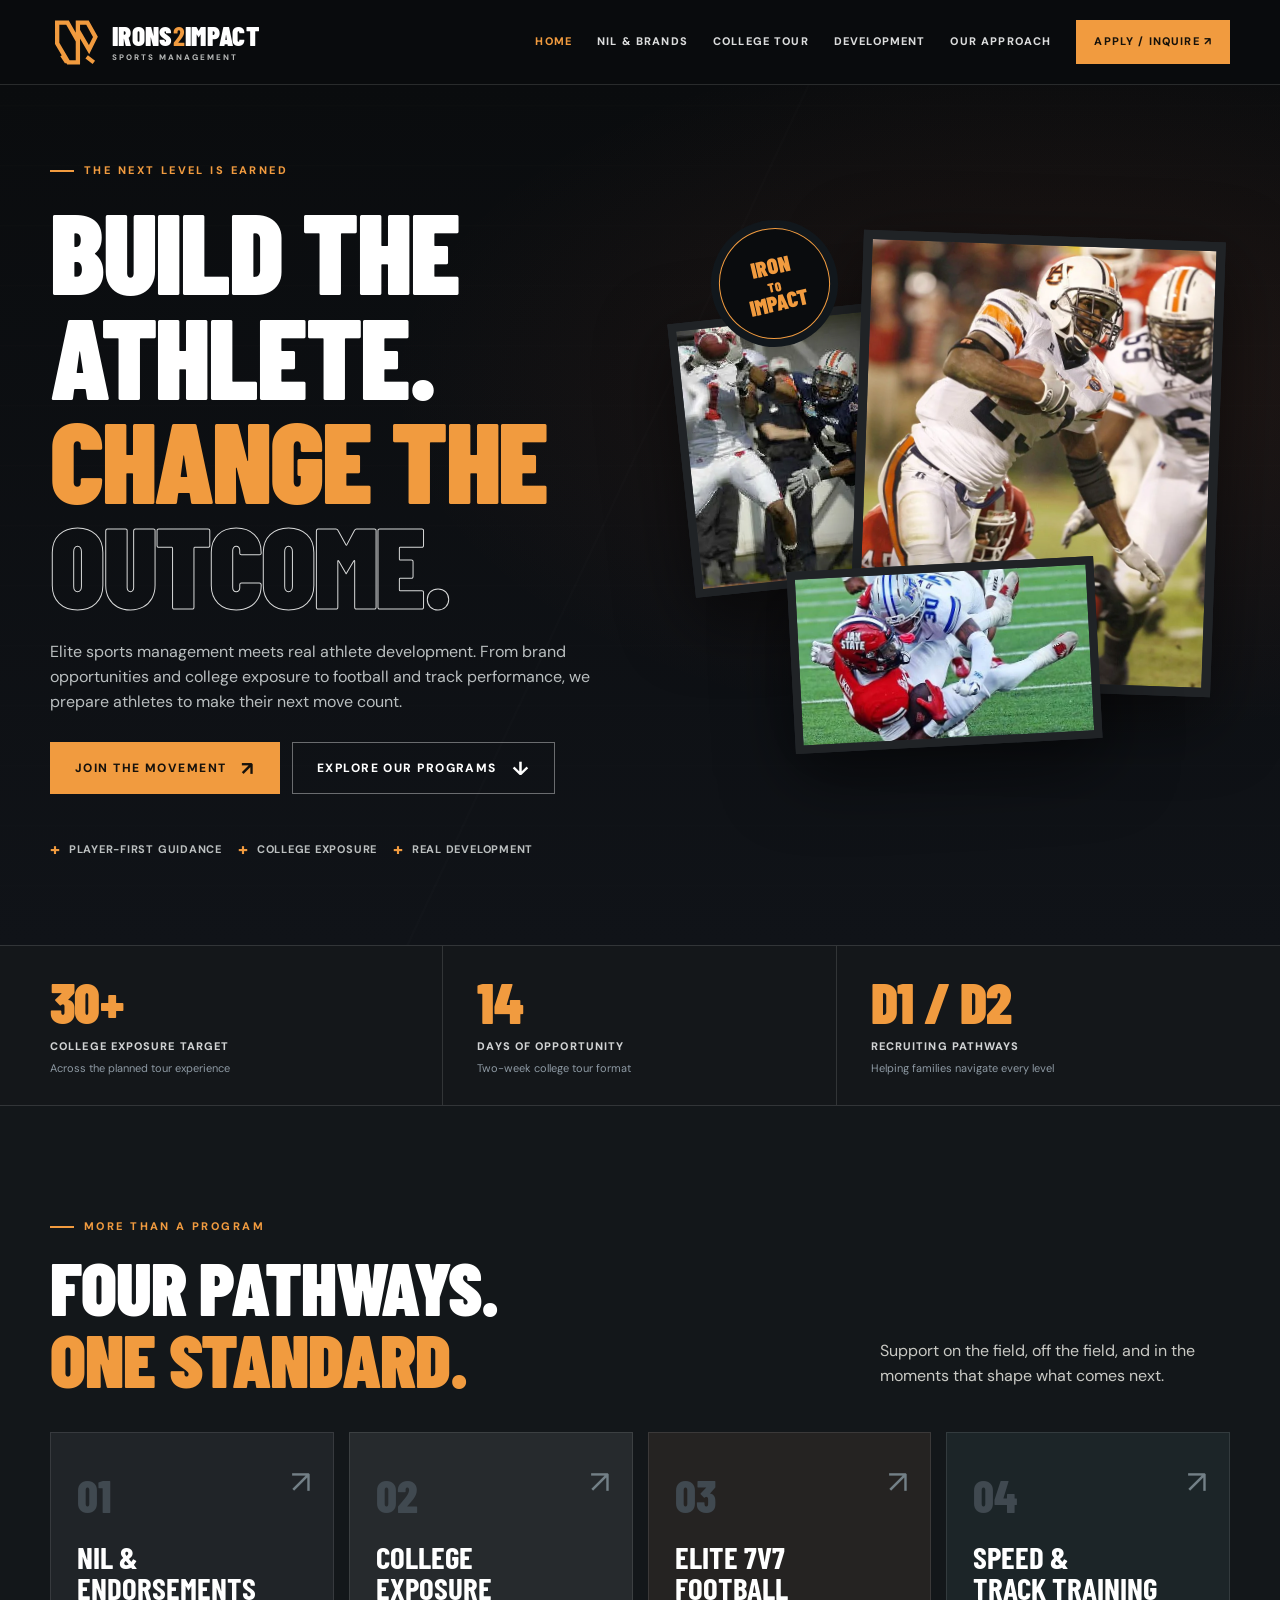
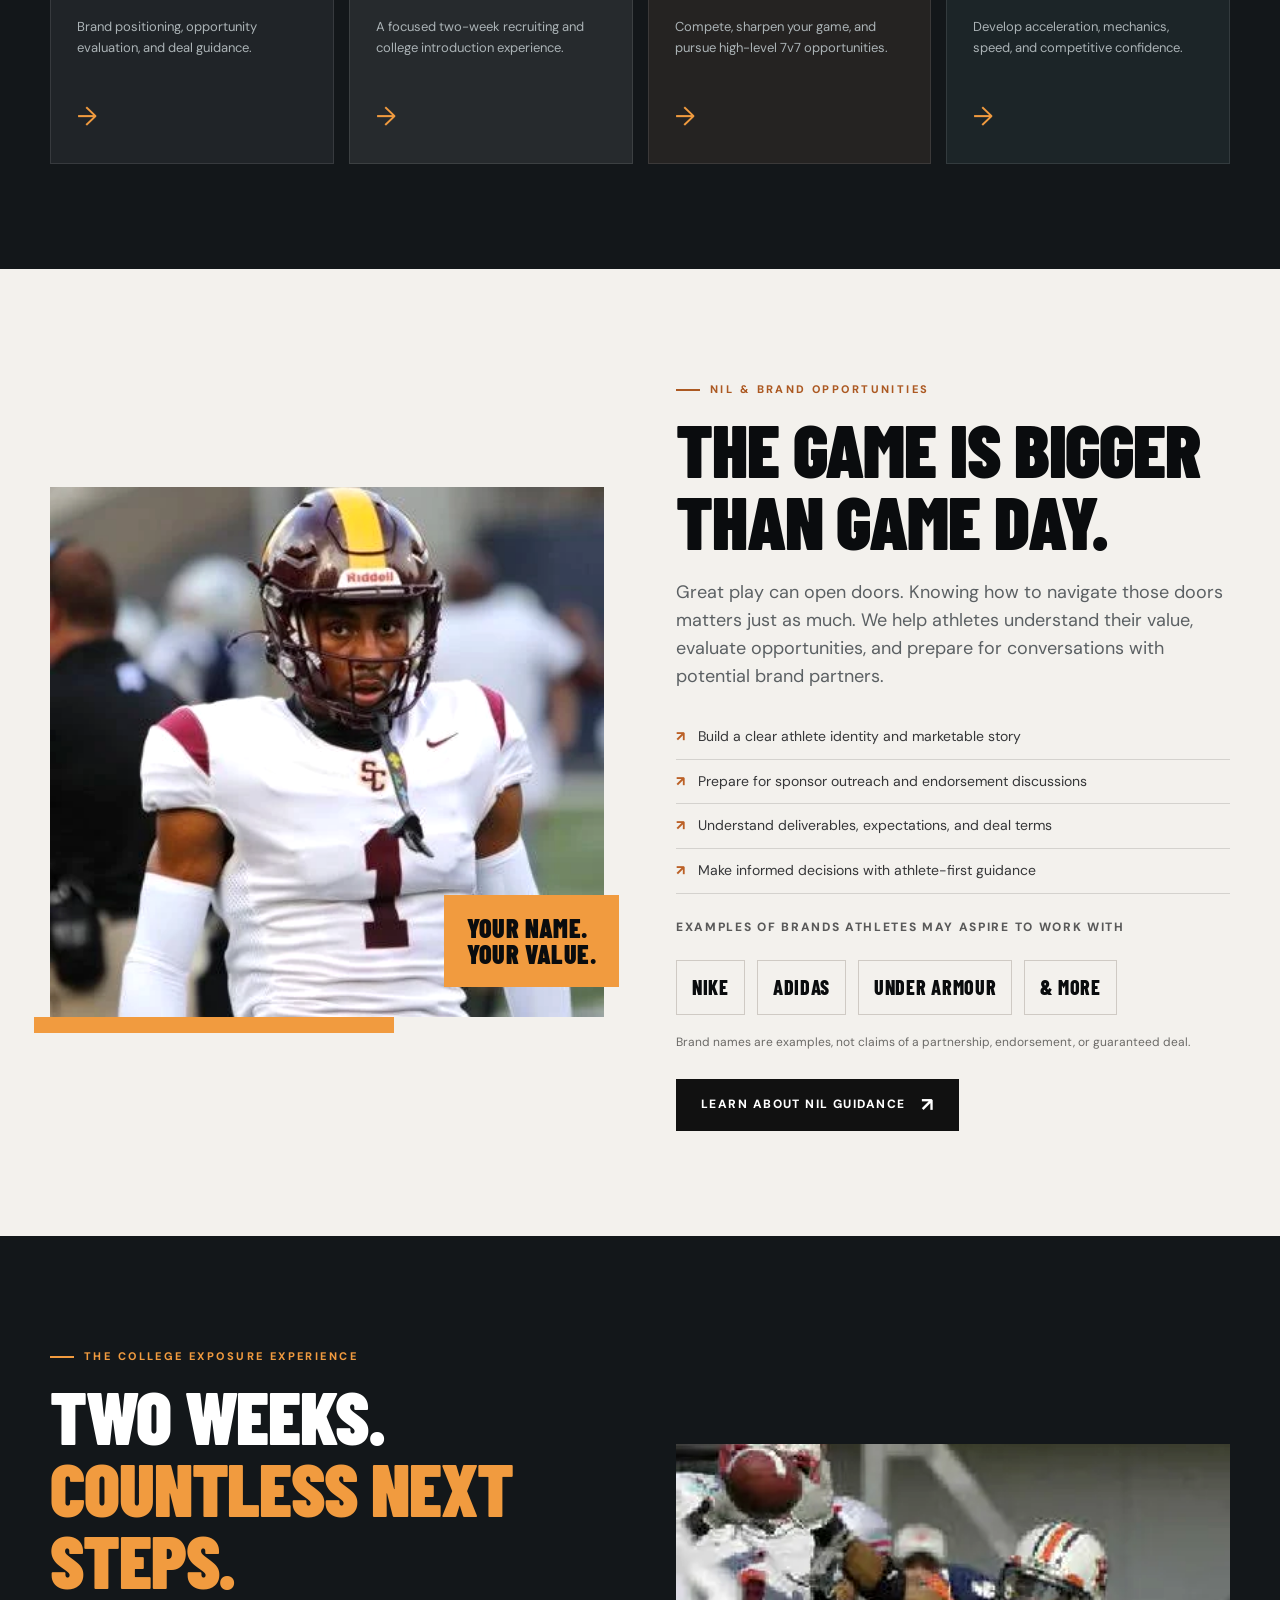
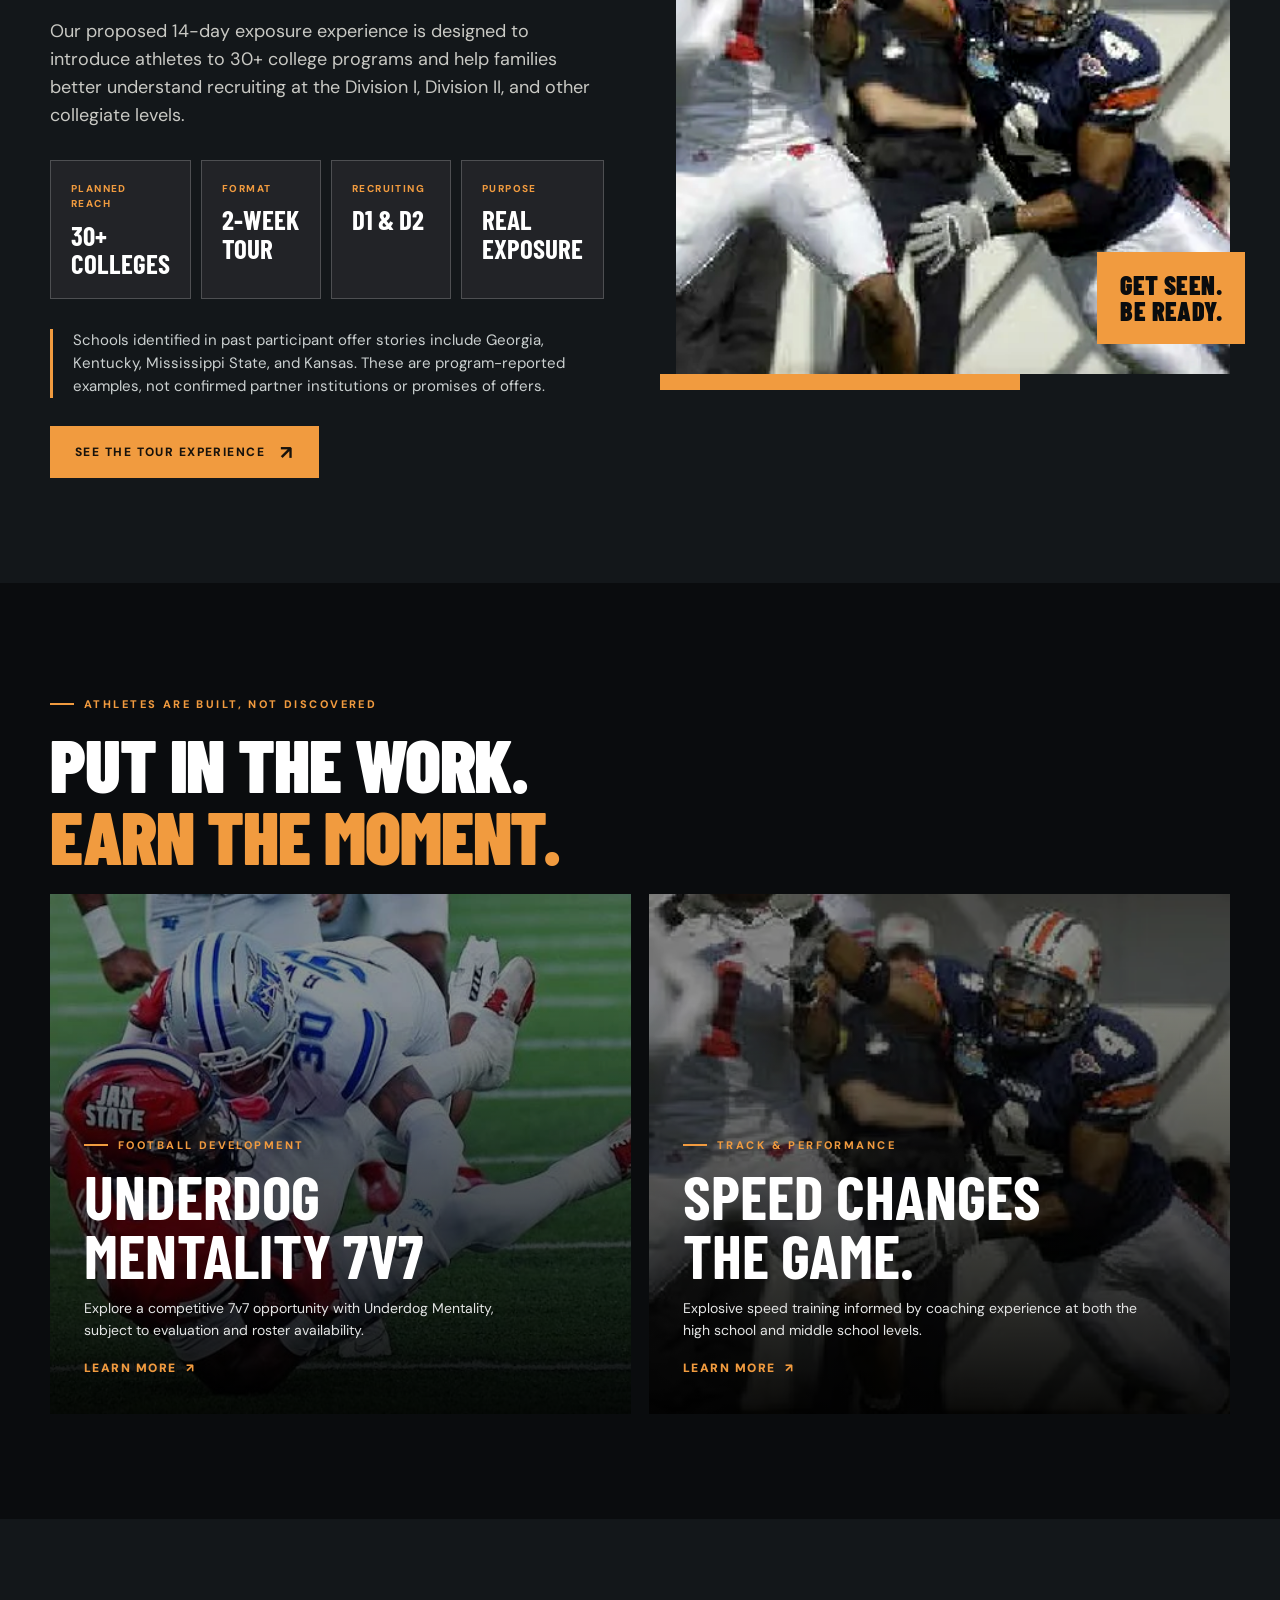
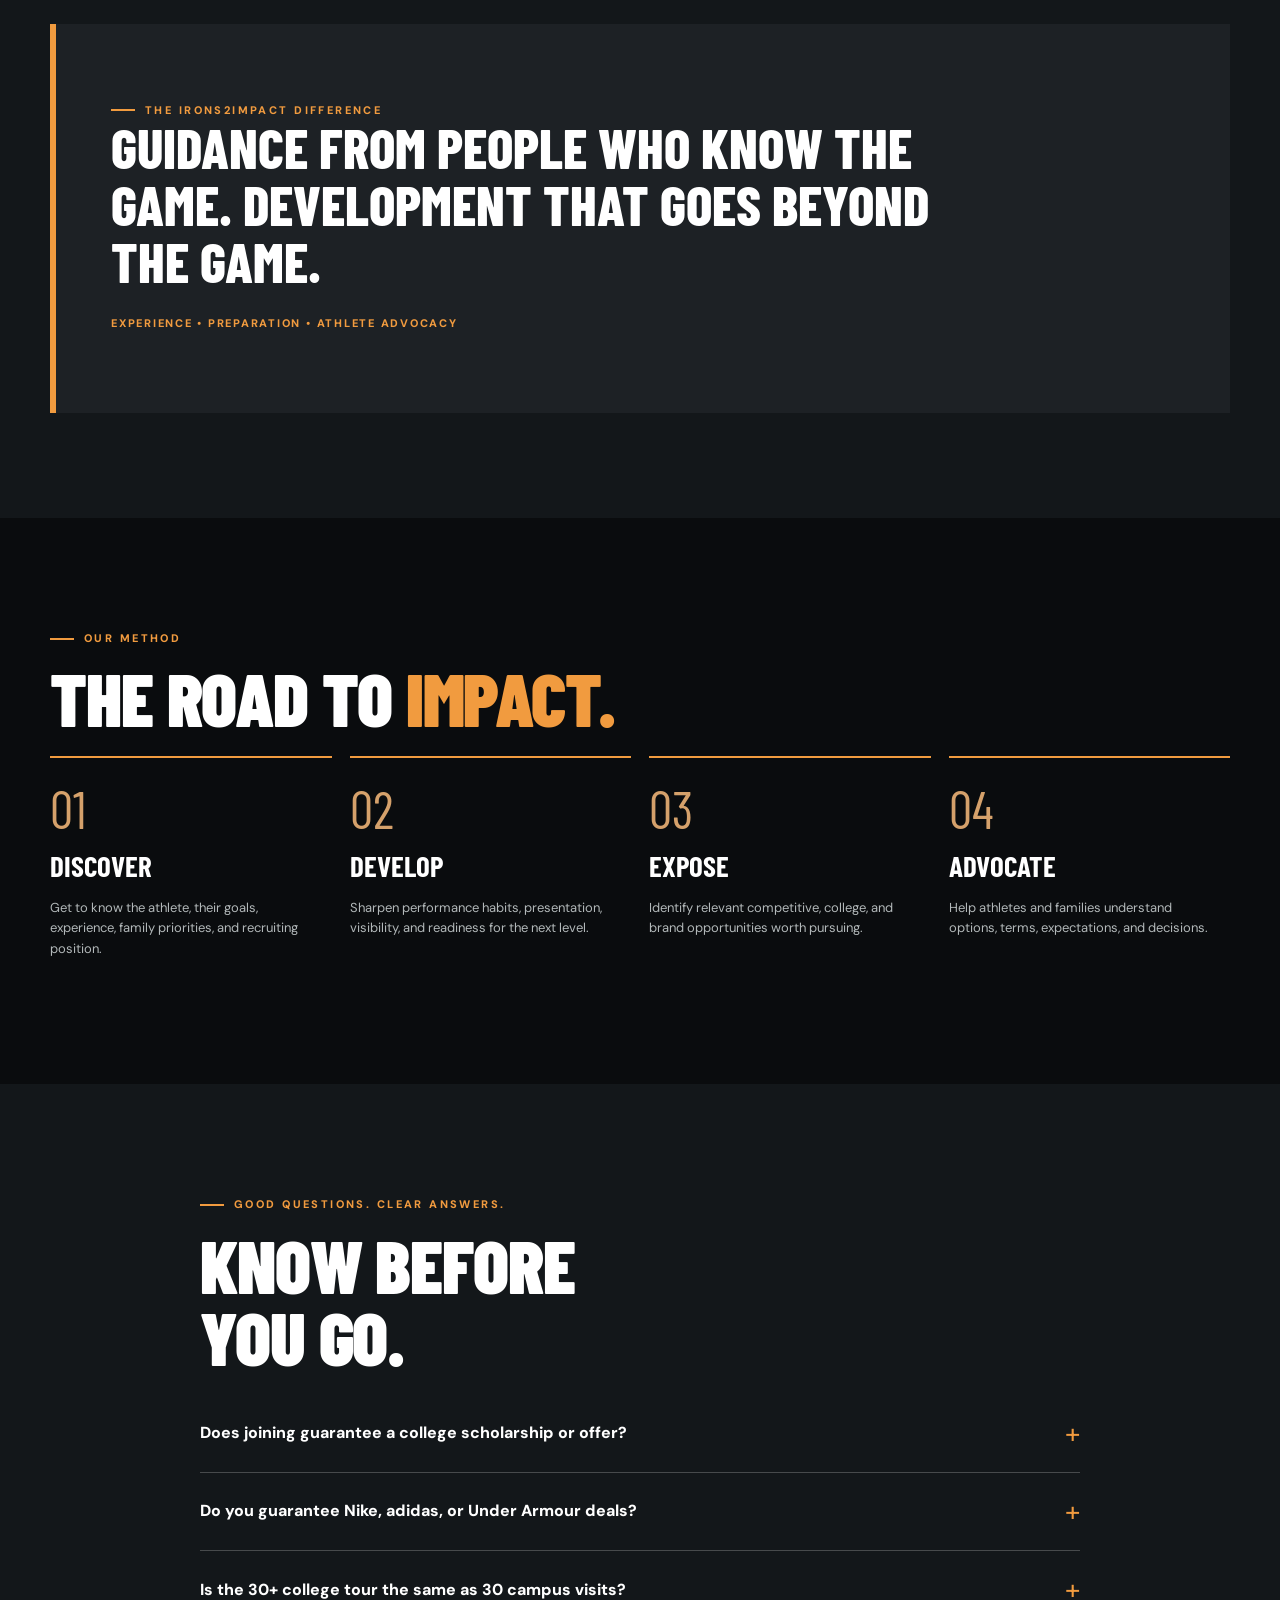
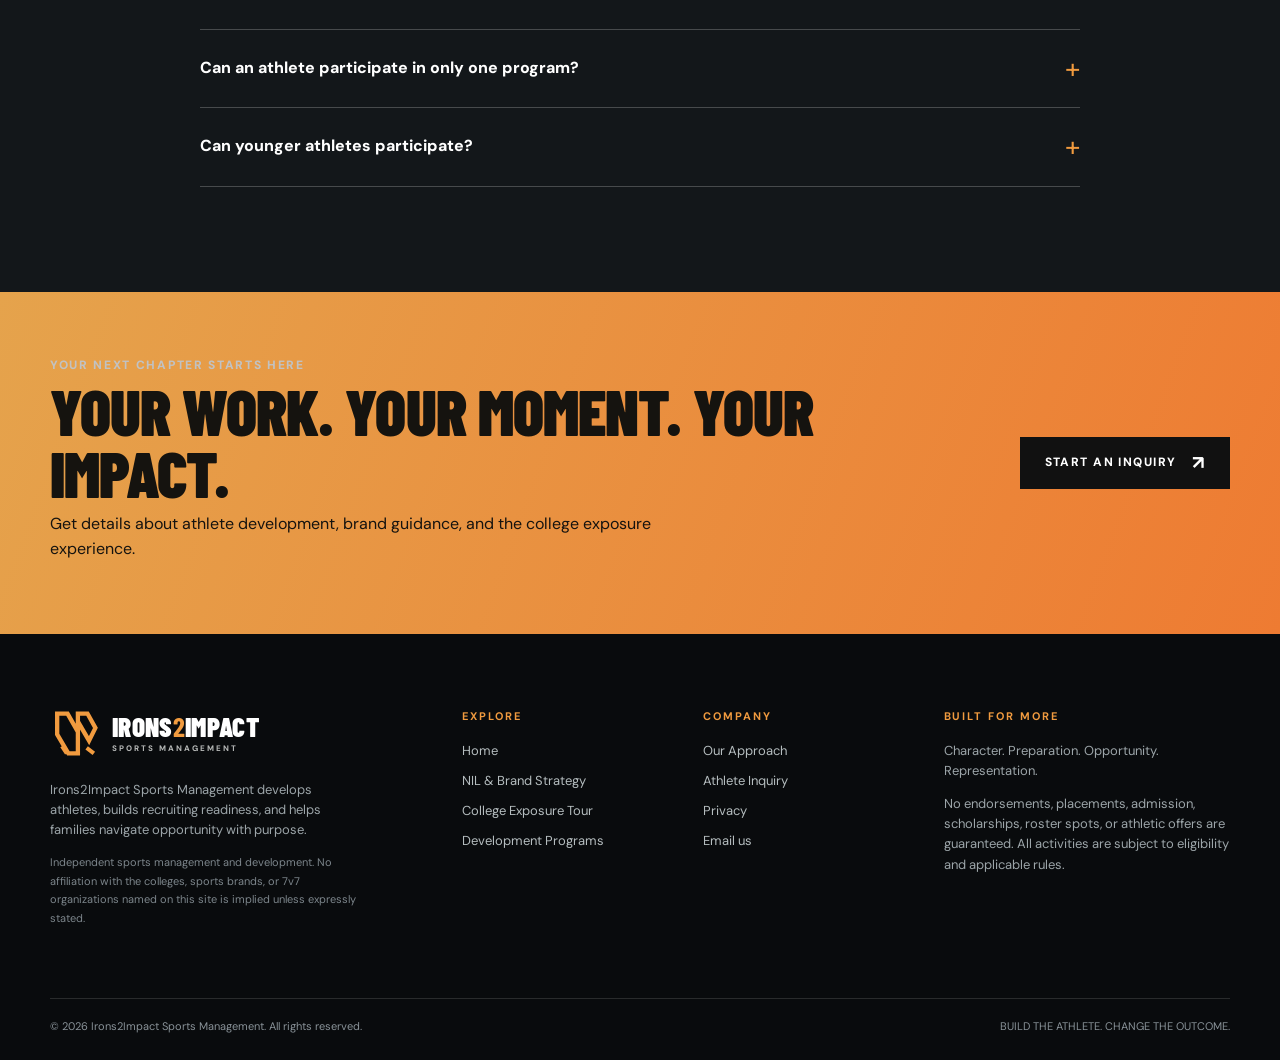
==== index.html @ 1885ad53 "Add files via upload" ====
<!doctype html><html lang="en"><head><meta charset="utf-8"><meta name="viewport" content="width=device-width, initial-scale=1"><meta name="theme-color" content="#0a0c0e"><meta name="description" content="Irons2Impact Sports Management helps athletes explore NIL endorsements, a two-week college exposure tour, competitive 7v7 football, and speed training."><meta property="og:type" content="website"><meta property="og:title" content="Athlete Development, NIL &amp; College Exposure"><meta property="og:description" content="Irons2Impact Sports Management helps athletes explore NIL endorsements, a two-week college exposure tour, competitive 7v7 football, and speed training."><meta property="og:image" content="assets/images/athlete-portrait.webp"><title>Athlete Development, NIL &amp; College Exposure | Irons2Impact Sports Management</title><link rel="icon" type="image/svg+xml" href="assets/favicon.svg"><link rel="stylesheet" href="assets/css/styles.css"></head><body><a class="skip-link" href="#main">Skip to content</a><header class="site-header"><div class="container header-inner"><a class="brand" href="index.html" aria-label="Irons2Impact Sports Management home"><svg class="brand-icon" viewBox="0 0 64 64" aria-hidden="true" xmlns="http://www.w3.org/2000/svg"><path d="M9 7H22L35 30V7H47L57 25L49 41L35 17V57H23L9 33V7Z" fill="none" stroke="#f19b3f" stroke-width="5.4" stroke-linejoin="miter"/><path d="M15 48 21 57M46 50 55 57" stroke="#f19b3f" stroke-width="5"/></svg><span class="brand-text">IRONS<b>2</b>IMPACT<small>SPORTS MANAGEMENT</small></span></a><button class="menu-button" aria-label="Open navigation" aria-expanded="false" aria-controls="primary-nav" data-menu-button><svg viewBox="0 0 24 24" fill="none" stroke="currentColor" stroke-width="2" aria-hidden="true"><path d="M3 6h18M3 12h18M3 18h18"/></svg></button><nav class="nav-links" id="primary-nav" aria-label="Main navigation" data-menu><a href="index.html" aria-current="page">Home</a><a href="nil.html">NIL & Brands</a><a href="tour.html">College Tour</a><a href="development.html">Development</a><a href="about.html">Our Approach</a><a href="apply.html" class="nav-apply">Apply / Inquire ↗</a></nav></div></header><main id="main"><section class="hero dark-texture"><div class="container hero-grid"><div class="hero-copy"><span class="eyebrow">THE NEXT LEVEL IS EARNED</span><h1 class="display">BUILD THE<br>ATHLETE.<br><span class="accent">CHANGE THE</span><br><span class="stroke">OUTCOME.</span></h1><p>Elite sports management meets real athlete development. From brand opportunities and college exposure to football and track performance, we prepare athletes to make their next move count.</p><div class="actions"><a href="apply.html" class="btn btn-primary">Join the movement <span class="arrow">↗</span></a><a href="#pathways" class="btn btn-outline">Explore our programs <span class="arrow">↓</span></a></div><div class="hero-micro"><span>Player-first guidance</span><span>College exposure</span><span>Real development</span></div></div><div class="hero-photo-layout" aria-label="Athletes competing in football"><div class="photo-frame hero-photo-side"><img src="assets/images/football-action.webp" alt="Defensive football action during a game" loading="eager"></div><div class="photo-frame hero-photo-main"><img src="assets/images/auburn-football.webp" alt="Auburn football ball carrier running during a game" style="object-position:45% center" loading="eager"></div><div class="photo-frame hero-photo-bottom"><img src="assets/images/football-tackle.webp" alt="Football players making an athletic tackle" loading="eager"></div><div class="hero-impact-seal"><div>IRON<br><span>TO</span><br>IMPACT</div></div></div></div></section>
<section class="metrics" aria-label="Program highlights"><div class="container metric-grid"><div class="metric"><strong>30+</strong><span>College exposure target</span><small>Across the planned tour experience</small></div><div class="metric"><strong>14</strong><span>Days of opportunity</span><small>Two-week college tour format</small></div><div class="metric"><strong>D1 / D2</strong><span>Recruiting pathways</span><small>Helping families navigate every level</small></div></div></section>
<section class="section section--mid" id="pathways"><div class="container"><div class="section-head fade-up"><div><span class="eyebrow">MORE THAN A PROGRAM</span><h2 class="section-title">FOUR PATHWAYS.<br><span class="accent">ONE STANDARD.</span></h2></div><p>Support on the field, off the field, and in the moments that shape what comes next.</p></div><div class="cards"><a href="nil.html" class="service-card fade-up"><span class="service-count">01</span><span class="service-icon">↗</span><h3>NIL &amp;<br>ENDORSEMENTS</h3><p>Brand positioning, opportunity evaluation, and deal guidance.</p><span class="service-arrow" aria-hidden="true">→</span></a><a href="tour.html" class="service-card fade-up"><span class="service-count">02</span><span class="service-icon">↗</span><h3>COLLEGE<br>EXPOSURE</h3><p>A focused two-week recruiting and college introduction experience.</p><span class="service-arrow" aria-hidden="true">→</span></a><a href="development.html#football" class="service-card fade-up"><span class="service-count">03</span><span class="service-icon">↗</span><h3>ELITE 7V7<br>FOOTBALL</h3><p>Compete, sharpen your game, and pursue high-level 7v7 opportunities.</p><span class="service-arrow" aria-hidden="true">→</span></a><a href="development.html#speed" class="service-card fade-up"><span class="service-count">04</span><span class="service-icon">↗</span><h3>SPEED &amp;<br>TRACK TRAINING</h3><p>Develop acceleration, mechanics, speed, and competitive confidence.</p><span class="service-arrow" aria-hidden="true">→</span></a></div></div></section>
<section class="section section--light"><div class="container split"><div class="visual fade-up"><img src="assets/images/athlete-portrait.webp" alt="Focused football athlete prepared for competition" loading="lazy"><span class="angle-accent" aria-hidden="true"></span><div class="visual-note">YOUR NAME.<br>YOUR VALUE.</div></div><div class="fade-up"><span class="eyebrow">NIL &amp; BRAND OPPORTUNITIES</span><h2 class="section-title">THE GAME IS BIGGER<br>THAN GAME DAY.</h2><p class="section-lead">Great play can open doors. Knowing how to navigate those doors matters just as much. We help athletes understand their value, evaluate opportunities, and prepare for conversations with potential brand partners.</p><ul class="check-list"><li>Build a clear athlete identity and marketable story</li><li>Prepare for sponsor outreach and endorsement discussions</li><li>Understand deliverables, expectations, and deal terms</li><li>Make informed decisions with athlete-first guidance</li></ul><p class="kicker" style="color:#595959">Examples of brands athletes may aspire to work with</p><div class="brand-names"><span>NIKE</span><span>adidas</span><span>UNDER ARMOUR</span><span>&amp; MORE</span></div><p class="disclaimer">Brand names are examples, not claims of a partnership, endorsement, or guaranteed deal.</p><a href="nil.html" class="btn btn-dark" style="margin-top:14px">Learn about NIL guidance <span class="arrow">↗</span></a></div></div></section>
<section class="section section--mid"><div class="container split"><div class="fade-up"><span class="eyebrow">THE COLLEGE EXPOSURE EXPERIENCE</span><h2 class="section-title">TWO WEEKS.<br><span class="accent">COUNTLESS NEXT STEPS.</span></h2><p class="section-lead">Our proposed 14-day exposure experience is designed to introduce athletes to 30+ college programs and help families better understand recruiting at the Division I, Division II, and other collegiate levels.</p><div class="opportunities"><div class="opportunity"><span>Planned reach</span><strong>30+ colleges</strong></div><div class="opportunity"><span>Format</span><strong>2-week tour</strong></div><div class="opportunity"><span>Recruiting</span><strong>D1 &amp; D2</strong></div><div class="opportunity"><span>Purpose</span><strong>Real exposure</strong></div></div><p class="overline-block">Schools identified in past participant offer stories include Georgia, Kentucky, Mississippi State, and Kansas. These are program-reported examples, not confirmed partner institutions or promises of offers.</p><a href="tour.html" class="btn btn-primary">See the tour experience <span class="arrow">↗</span></a></div><div class="visual fade-up"><img src="assets/images/football-action.webp" style="object-position:center 32%" alt="Football athlete in live on-field competition" loading="lazy"><span class="angle-accent" aria-hidden="true"></span><div class="visual-note">GET SEEN.<br>BE READY.</div></div></div></section>
<section class="section"><div class="container"><span class="eyebrow">ATHLETES ARE BUILT, NOT DISCOVERED</span><h2 class="section-title">PUT IN THE WORK.<br><span class="accent">EARN THE MOMENT.</span></h2><div class="feature-grid"><a href="development.html#football" class="feature fade-up"><img src="assets/images/football-tackle.webp" alt="High-intensity football competition" loading="lazy"><div class="feature-content"><span class="eyebrow">FOOTBALL DEVELOPMENT</span><h3>UNDERDOG<br>MENTALITY 7V7</h3><p>Explore a competitive 7v7 opportunity with Underdog Mentality, subject to evaluation and roster availability.</p><span class="text-link">Learn more <span>↗</span></span></div></a><a href="development.html#speed" class="feature fade-up"><img src="assets/images/football-action.webp" alt="Athletic movement and fast defensive action" loading="lazy"><div class="feature-content"><span class="eyebrow">TRACK &amp; PERFORMANCE</span><h3>SPEED CHANGES<br>THE GAME.</h3><p>Explosive speed training informed by coaching experience at both the high school and middle school levels.</p><span class="text-link">Learn more <span>↗</span></span></div></a></div></div></section>
<section class="section section--mid"><div class="container"><div class="quote-panel fade-up"><span class="eyebrow">THE IRONS2IMPACT DIFFERENCE</span><blockquote>GUIDANCE FROM PEOPLE WHO KNOW THE GAME. DEVELOPMENT THAT GOES BEYOND THE GAME.</blockquote><p class="quote-label">Experience • Preparation • Athlete advocacy</p></div></div></section>
<section class="section"><div class="container"><span class="eyebrow">OUR METHOD</span><h2 class="section-title">THE ROAD TO <span class="accent">IMPACT.</span></h2><div class="steps"><div class="step fade-up"><div class="step-num">01</div><h3>DISCOVER</h3><p>Get to know the athlete, their goals, experience, family priorities, and recruiting position.</p></div><div class="step fade-up"><div class="step-num">02</div><h3>DEVELOP</h3><p>Sharpen performance habits, presentation, visibility, and readiness for the next level.</p></div><div class="step fade-up"><div class="step-num">03</div><h3>EXPOSE</h3><p>Identify relevant competitive, college, and brand opportunities worth pursuing.</p></div><div class="step fade-up"><div class="step-num">04</div><h3>ADVOCATE</h3><p>Help athletes and families understand options, terms, expectations, and decisions.</p></div></div></div></section>
<section class="section section--mid"><div class="container"><div class="faq"><span class="eyebrow">GOOD QUESTIONS. CLEAR ANSWERS.</span><h2 class="section-title">KNOW BEFORE<br>YOU GO.</h2><details><summary>Does joining guarantee a college scholarship or offer?</summary><p>No. Irons2Impact is designed to improve preparation, information, and access to potential opportunities. Recruiting, admissions, scholarship decisions, and team offers are made by colleges and cannot be guaranteed.</p></details><details><summary>Do you guarantee Nike, adidas, or Under Armour deals?</summary><p>No. Those brands are examples of companies that athletes might aspire to work with. We offer brand positioning and opportunity guidance, not guaranteed sponsorships or a claim of brand affiliation.</p></details><details><summary>Is the 30+ college tour the same as 30 campus visits?</summary><p>No. The goal is exposure to 30 or more college programs over a two-week experience, which may include introductions, conversations, events, and visits where confirmed. A detailed itinerary and participation terms should be provided before enrollment.</p></details><details><summary>Can an athlete participate in only one program?</summary><p>Yes, you can inquire about NIL guidance, the tour, 7v7, speed training, or a combination. Final enrollment options and availability are confirmed directly by the team.</p></details><details><summary>Can younger athletes participate?</summary><p>Families are welcome to inquire. Eligibility, training suitability, NIL rules, and guardian approval depend on the athlete's age and the particular activity.</p></details></div></div></section></main><section class="cta-band"><div class="container cta-inner"><div><div class="kicker">YOUR NEXT CHAPTER STARTS HERE</div><h2 class="section-title">YOUR WORK. YOUR MOMENT. YOUR IMPACT.</h2><p>Get details about athlete development, brand guidance, and the college exposure experience.</p></div><a href="apply.html" class="btn btn-dark">Start an inquiry <span class="arrow">↗</span></a></div></section><footer class="site-footer"><div class="container"><div class="footer-grid"><div><a class="brand" href="index.html" aria-label="Irons2Impact Sports Management home"><svg class="brand-icon" viewBox="0 0 64 64" aria-hidden="true" xmlns="http://www.w3.org/2000/svg"><path d="M9 7H22L35 30V7H47L57 25L49 41L35 17V57H23L9 33V7Z" fill="none" stroke="#f19b3f" stroke-width="5.4" stroke-linejoin="miter"/><path d="M15 48 21 57M46 50 55 57" stroke="#f19b3f" stroke-width="5"/></svg><span class="brand-text">IRONS<b>2</b>IMPACT<small>SPORTS MANAGEMENT</small></span></a><p>Irons2Impact Sports Management develops athletes, builds recruiting readiness, and helps families navigate opportunity with purpose.</p><div class="footer-note">Independent sports management and development. No affiliation with the colleges, sports brands, or 7v7 organizations named on this site is implied unless expressly stated.</div></div><div><h4>Explore</h4><a href="index.html">Home</a><a href="nil.html">NIL & Brand Strategy</a><a href="tour.html">College Exposure Tour</a><a href="development.html">Development Programs</a></div><div><h4>Company</h4><a href="about.html">Our Approach</a><a href="apply.html">Athlete Inquiry</a><a href="privacy.html">Privacy</a><a href="mailto:" data-contact-address hidden>Email us</a></div><div><h4>Built for more</h4><p>Character. Preparation. Opportunity. Representation.</p><p>No endorsements, placements, admission, scholarships, roster spots, or athletic offers are guaranteed. All activities are subject to eligibility and applicable rules.</p></div></div><div class="footer-bottom"><span>© <span data-year>2026</span> Irons2Impact Sports Management. All rights reserved.</span><span>BUILD THE ATHLETE. CHANGE THE OUTCOME.</span></div></div></footer><script src="assets/js/config.js"></script><script src="assets/js/main.js" defer></script></body></html>
---- assets/css/styles.css ----
@import url('https://fonts.googleapis.com/css2?family=Barlow+Condensed:wght@500;600;700;800;900&family=DM+Sans:wght@400;500;600;700;800&display=swap');
:root{--ink:#0a0c0e;--ink2:#12161a;--panel:#191d21;--steel:#8e9aa4;--line:rgba(255,255,255,.13);--cream:#f3f1ed;--white:#fff;--ember:#f19b3f;--ember2:#e46c36;--soft:#c9c9c4;--container:1180px;--font-body:'DM Sans',Arial,sans-serif;--font-display:'Barlow Condensed',Impact,'Arial Narrow',sans-serif}
*{box-sizing:border-box}html{scroll-behavior:smooth}body{margin:0;background:var(--ink);color:var(--white);font-family:var(--font-body);font-size:16px;line-height:1.55}img{max-width:100%;display:block}a{color:inherit;text-decoration:none}button,input,select,textarea{font:inherit}button{cursor:pointer}a:focus-visible,button:focus-visible,input:focus-visible,select:focus-visible,textarea:focus-visible,summary:focus-visible{outline:3px solid var(--ember);outline-offset:4px}::selection{background:var(--ember);color:var(--ink)}.container{width:min(calc(100% - 44px),var(--container));margin-inline:auto}.skip-link{position:absolute;top:-60px;left:12px;z-index:1000;background:var(--ember);color:#101010;padding:12px}.skip-link:focus{top:10px}
.eyebrow{display:inline-flex;align-items:center;gap:10px;color:var(--ember);font-size:11px;text-transform:uppercase;letter-spacing:.22em;font-weight:800}.eyebrow::before{content:'';width:24px;height:2px;background:var(--ember)}.kicker{font-size:12px;font-weight:800;text-transform:uppercase;letter-spacing:.14em;color:#c1c2c3}.display{font-family:var(--font-display);text-transform:uppercase;line-height:.92;font-size:clamp(58px,8vw,114px);font-weight:900;letter-spacing:-.02em;margin:18px 0 23px}.display .accent,.accent{color:var(--ember)}.display .stroke{-webkit-text-stroke:1px #d8d9d9;color:transparent}.section-title{font-family:var(--font-display);font-size:clamp(46px,5.8vw,76px);text-transform:uppercase;font-weight:900;line-height:.97;letter-spacing:-.015em;margin:15px 0 22px}.section-lead{font-size:clamp(16px,1.5vw,18px);color:var(--soft);max-width:620px}.muted{color:var(--soft)}.tiny{font-size:12px;color:var(--steel)}.upper{font-family:var(--font-display);letter-spacing:.04em;text-transform:uppercase}.rule{height:1px;background:var(--line)}.btn{display:inline-flex;align-items:center;justify-content:center;gap:15px;min-height:52px;padding:13px 24px;font-size:12px;text-transform:uppercase;letter-spacing:.12em;font-weight:800;border:1px solid transparent;transition:background .2s,transform .2s,border-color .2s;white-space:normal;text-align:center}.btn:hover{transform:translateY(-2px)}.btn-primary{background:var(--ember);color:#17120c}.btn-primary:hover{background:#ffc078}.btn-outline{border-color:rgba(255,255,255,.38);background:transparent;color:#fff}.btn-outline:hover{border-color:var(--ember)}.btn-dark{background:#111;color:#fff}.arrow{font-size:19px;line-height:1}.actions{display:flex;flex-wrap:wrap;gap:12px;margin-top:28px}.tag{display:inline-flex;align-items:center;border:1px solid rgba(255,255,255,.22);padding:6px 11px;text-transform:uppercase;letter-spacing:.1em;font-size:10px;font-weight:800;color:#d8d8d8}
.site-header{position:sticky;top:0;z-index:50;background:rgba(10,12,14,.97);border-bottom:1px solid var(--line);backdrop-filter:blur(16px)}.header-inner{height:84px;display:flex;align-items:center;justify-content:space-between;gap:20px}.brand{display:inline-flex;align-items:center;gap:11px;flex-shrink:0}.brand-icon{width:51px;height:51px}.brand-text{font-family:var(--font-display);line-height:.92;font-size:27px;letter-spacing:.012em;font-weight:900;text-transform:uppercase}.brand-text b{color:var(--ember)}.brand-text small{display:block;color:#b6b8b7;letter-spacing:.25em;font-family:var(--font-body);font-size:8px;margin-top:6px;font-weight:800}.nav-links{display:flex;align-items:center;gap:25px}.nav-links a{font-size:11px;letter-spacing:.105em;text-transform:uppercase;font-weight:800;color:#dcdddd;transition:color .2s}.nav-links a:hover,.nav-links a[aria-current='page']{color:var(--ember)}.nav-links .nav-apply{background:var(--ember);color:#17120b;padding:13px 18px}.nav-links .nav-apply:hover,.nav-links .nav-apply[aria-current='page']{color:#121212;background:#ffb764}.menu-button{display:none;background:transparent;border:1px solid var(--line);padding:10px;color:white;width:44px;height:44px;align-items:center;justify-content:center}.menu-button svg{width:23px}
.hero{background:radial-gradient(ellipse at 83% 35%,rgba(228,108,54,.10),transparent 45%),linear-gradient(#0a0c0e,#101318);position:relative;overflow:hidden}.hero::before,.dark-texture::before{content:'';position:absolute;inset:0;pointer-events:none;opacity:.19;background-image:linear-gradient(115deg,transparent 0 48%,rgba(255,255,255,.06) 48.05% 48.15%,transparent 48.2%),repeating-linear-gradient(0deg,transparent 0 58px,rgba(255,255,255,.045) 59px 60px)}.hero-grid{min-height:670px;display:grid;grid-template-columns:1.05fr .95fr;align-items:center;gap:24px;padding:70px 0 82px;position:relative}.hero-copy{position:relative;z-index:2}.hero-copy .display{font-size:clamp(70px,8.9vw,128px)}.hero-copy>p{color:#babfc0;max-width:540px;font-size:16px}.hero-photo-layout{position:relative;height:565px;min-width:0}.photo-frame{overflow:hidden;position:absolute;background:#23282e;box-shadow:0 22px 70px rgba(0,0,0,.55)}.photo-frame img{height:100%;width:100%;object-fit:cover}.hero-photo-main{right:12px;top:10px;width:66%;height:455px;transform:rotate(2deg);border:9px solid #202326}.hero-photo-main img{object-position:center 29%}.hero-photo-side{left:0;top:85px;width:44%;height:275px;transform:rotate(-6deg);border:8px solid #202326}.hero-photo-side img{object-position:center}.hero-photo-bottom{left:20%;top:338px;width:56%;height:182px;transform:rotate(-3deg);border:8px solid #202326}.hero-photo-bottom img{object-position:45% 50%}.hero-impact-seal{position:absolute;top:2px;left:7%;z-index:3;display:grid;place-items:center;width:111px;height:111px;border-radius:50%;border:1px solid var(--ember);background:var(--ink);color:var(--ember);font-family:var(--font-display);font-size:22px;line-height:.83;text-align:center;font-weight:900;transform:rotate(-13deg);box-shadow:0 0 0 8px #11171c}.hero-impact-seal span{font-size:13px;letter-spacing:.12em}.hero-micro{display:flex;flex-wrap:wrap;gap:16px;margin-top:42px}.hero-micro span{display:inline-flex;align-items:center;gap:8px;color:#bcc0c0;font-size:11px;font-weight:700;text-transform:uppercase;letter-spacing:.07em}.hero-micro span::before{content:'+';color:var(--ember);font-size:17px;font-weight:900}
.metrics{border-top:1px solid var(--line);border-bottom:1px solid var(--line);background:#14171a}.metric-grid{display:grid;grid-template-columns:repeat(3,1fr)}.metric{padding:28px 34px;border-right:1px solid var(--line)}.metric:first-child{padding-left:0}.metric:last-child{border:0}.metric strong{display:block;font-family:var(--font-display);font-weight:900;font-size:56px;line-height:1;color:var(--ember);letter-spacing:-.01em}.metric span{display:block;font-size:11px;letter-spacing:.1em;font-weight:800;text-transform:uppercase;color:#d1d3d4;margin-top:8px}.metric small{display:block;color:var(--steel);margin-top:5px;font-size:11px}
.section{padding:105px 0;position:relative}.section--light{background:var(--cream);color:var(--ink)}.section--light .section-lead,.section--light .muted{color:#5b6063}.section--light .eyebrow{color:#ac5922}.section--light .eyebrow::before{background:#ac5922}.section--mid{background:#13171a}.section-head{display:flex;align-items:end;justify-content:space-between;gap:30px;margin-bottom:37px}.section-head .section-title{max-width:780px;margin-bottom:0}.section-head>p{max-width:350px;color:var(--soft);margin-bottom:6px}.cards{display:grid;grid-template-columns:repeat(4,1fr);gap:15px}.service-card{display:flex;flex-direction:column;position:relative;min-height:332px;padding:26px;background:#202428;border:1px solid rgba(255,255,255,.1);overflow:hidden;transition:border-color .2s,transform .2s}.service-card:hover{border-color:var(--ember);transform:translateY(-4px)}.service-card .service-count{font-family:var(--font-display);font-size:46px;color:#404950;font-weight:800}.service-card h3{font-family:var(--font-display);font-size:31px;line-height:1.03;text-transform:uppercase;margin:auto 0 13px}.service-card p{font-size:13px;color:#abb3b6;margin:0 0 28px}.service-card .service-arrow{margin-top:auto;color:var(--ember);font-size:26px}.service-card .service-icon{position:absolute;right:22px;top:25px;color:#738087;font-size:32px}.service-card:nth-child(2){background:#262a2d}.service-card:nth-child(3){background:#252322}.service-card:nth-child(4){background:#1c2528}
.split{display:grid;grid-template-columns:1fr 1fr;gap:72px;align-items:center}.visual{position:relative;min-height:460px}.visual img{width:100%;height:100%;max-height:530px;object-fit:cover;filter:contrast(1.06)}.visual .angle-accent{position:absolute;left:-16px;bottom:-16px;width:65%;height:16px;background:var(--ember)}.visual .visual-note{position:absolute;right:-15px;bottom:30px;background:var(--ember);padding:20px 23px;max-width:235px;color:var(--ink);font-weight:900;font-family:var(--font-display);font-size:26px;line-height:1;letter-spacing:.015em;text-transform:uppercase}.check-list{list-style:none;margin:24px 0;padding:0}.check-list li{display:flex;gap:13px;padding:11px 0;border-bottom:1px solid var(--line);font-size:14px;color:#d2d4d2}.check-list li::before{content:'↗';color:var(--ember);font-weight:900}.section--light .check-list li{border-color:#d4d2ce;color:#353638}.section--light .check-list li::before{color:#bb6026}.brand-names{display:flex;flex-wrap:wrap;align-items:center;gap:12px;margin-top:24px}.brand-names span{border:1px solid #cfcac4;padding:11px 15px;font-family:var(--font-display);font-weight:800;text-transform:uppercase;font-size:20px;letter-spacing:.035em}.disclaimer{font-size:12px;line-height:1.6;color:#6b6a67;margin-top:18px}.opportunities{display:grid;grid-template-columns:repeat(4,1fr);gap:10px;margin:30px 0}.opportunity{border:1px solid rgba(255,255,255,.2);padding:20px;background:#222327}.opportunity span{display:block;color:var(--ember);font-size:10px;letter-spacing:.14em;text-transform:uppercase;font-weight:800}.opportunity strong{display:block;font-family:var(--font-display);font-size:27px;line-height:1.05;margin-top:9px;text-transform:uppercase}.overline-block{border-left:3px solid var(--ember);padding-left:20px;margin:28px 0;color:#cbd0d0;font-size:15px}
.feature-grid{display:grid;grid-template-columns:1fr 1fr;gap:18px}.feature{position:relative;min-height:520px;overflow:hidden;background:#202428}.feature img{position:absolute;width:100%;height:100%;object-fit:cover;filter:brightness(.58);transition:transform .5s}.feature:hover img{transform:scale(1.055)}.feature::after{content:'';position:absolute;inset:0;background:linear-gradient(180deg,transparent 20%,rgba(0,0,0,.9) 100%)}.feature-content{position:absolute;z-index:2;bottom:34px;left:34px;right:34px}.feature-content h3{font-family:var(--font-display);font-size:clamp(38px,5vw,62px);line-height:.95;text-transform:uppercase;margin:12px 0}.feature-content p{color:#e4e5e5;font-size:14px;max-width:460px}.feature-content .text-link{color:var(--ember)}.text-link{display:inline-flex;align-items:center;gap:10px;font-size:12px;text-transform:uppercase;letter-spacing:.12em;font-weight:900}.text-link:hover{text-decoration:underline}.quote-panel{padding:70px 55px;background:#1d2125;border-left:6px solid var(--ember);position:relative}.quote-panel blockquote{font-family:var(--font-display);font-size:clamp(34px,4.3vw,59px);line-height:1.04;font-weight:800;text-transform:uppercase;margin:0;max-width:900px}.quote-panel .quote-label{margin-top:24px;color:var(--ember);font-size:11px;text-transform:uppercase;letter-spacing:.16em;font-weight:800}.steps{display:grid;grid-template-columns:repeat(4,1fr);gap:18px}.step{border-top:2px solid var(--ember);padding:24px 12px 20px 0}.step-num{font-family:var(--font-display);font-size:52px;line-height:1;color:#d5a16b}.step h3{font-family:var(--font-display);text-transform:uppercase;font-size:29px;line-height:1.1;margin:16px 0}.step p{color:#b2b8b9;font-size:13px;margin:0}.faq{max-width:880px;margin-inline:auto}.faq details{border-bottom:1px solid rgba(255,255,255,.22);padding:17px 0}.faq summary{list-style:none;display:flex;justify-content:space-between;align-items:center;gap:20px;cursor:pointer;font-weight:800;font-size:16px}.faq summary::-webkit-details-marker{display:none}.faq summary::after{content:'+';font-size:28px;font-weight:400;color:var(--ember)}.faq details[open] summary::after{content:'−'}.faq details p{color:#b5bbbd;margin:12px 45px 7px 0;font-size:14px}.cta-band{background:linear-gradient(110deg,#e5a34c,#ee7b32);color:#15130f;padding:64px 0}.cta-inner{display:flex;align-items:center;justify-content:space-between;gap:28px}.cta-band .section-title{margin:6px 0;font-size:clamp(42px,5vw,67px)}.cta-band p{max-width:610px;margin:8px 0}.cta-band .btn-dark{flex-shrink:0}
.page-hero{padding:96px 0 82px;position:relative;overflow:hidden;background:radial-gradient(ellipse at 86% 15%,rgba(241,155,63,.15),transparent 48%),#13171a}.page-hero .container{position:relative}.page-hero .display{font-size:clamp(65px,8vw,112px);max-width:950px}.page-hero p{max-width:650px;color:#c8cbcb;font-size:18px}.page-number{position:absolute;right:3%;bottom:-40px;font-family:var(--font-display);font-weight:900;font-size:280px;line-height:1;color:rgba(255,255,255,.027);pointer-events:none}.subnav{display:flex;gap:8px;margin:22px 0 0;flex-wrap:wrap}.subnav span{font-size:11px;color:#c7c9c9;text-transform:uppercase;font-weight:800;letter-spacing:.12em;border:1px solid var(--line);padding:7px 12px}.detail-grid{display:grid;grid-template-columns:repeat(3,1fr);gap:19px}.detail-tile{background:#1d2226;border:1px solid var(--line);padding:32px;min-height:256px}.detail-tile .tile-icon{font-family:var(--font-display);font-size:54px;color:var(--ember);font-weight:800}.detail-tile h3{font-family:var(--font-display);font-size:32px;line-height:1.05;text-transform:uppercase;margin:19px 0 8px}.detail-tile p{color:#abb4b7;font-size:13px;margin:0}.timeline{margin:35px 0;display:grid;grid-template-columns:repeat(4,1fr);gap:11px}.timeline .time-item{background:#202428;border-top:3px solid var(--ember);padding:24px}.timeline .time-item span{color:var(--ember);font-size:11px;font-weight:800;text-transform:uppercase;letter-spacing:.12em}.timeline .time-item h3{font-family:var(--font-display);text-transform:uppercase;font-size:30px;line-height:1.08;margin:18px 0}.timeline .time-item p{font-size:13px;color:#b2b5b4;margin:0}.simple-list{list-style:none;padding:0;margin:25px 0}.simple-list li{padding:14px 0;border-bottom:1px solid var(--line);color:#d4d8d9}.simple-list li b{color:var(--ember);margin-right:12px}.light-card{padding:32px;background:#fff;border:1px solid #e0dcd6}.light-card h3{font-family:var(--font-display);font-size:31px;text-transform:uppercase;margin:0 0 10px}.light-card p{color:#535658;font-size:14px}.mission-grid{display:grid;grid-template-columns:repeat(3,1fr);gap:17px}.mission-grid article{padding:30px;background:#1e2327;border-top:4px solid var(--ember)}.mission-grid h3{font-family:var(--font-display);font-size:32px;margin:0 0 12px;text-transform:uppercase}.mission-grid p{color:#b1b9bb;font-size:14px;margin:0}
.form-layout{display:grid;grid-template-columns:1.3fr .7fr;align-items:start;gap:32px}.form-card{background:#f8f6f2;color:#141414;padding:38px;border:1px solid #ece7dd}.form-card h2{font-family:var(--font-display);text-transform:uppercase;font-size:48px;line-height:1;margin:0 0 11px}.form-card p{color:#515657;font-size:13px}.form-grid{display:grid;grid-template-columns:repeat(2,1fr);gap:16px}.field{display:flex;flex-direction:column;gap:7px}.field.full{grid-column:1/-1}.field label{font-size:11px;text-transform:uppercase;letter-spacing:.09em;color:#303739;font-weight:800}.field input,.field select,.field textarea{border:1px solid #c9c9c5;border-radius:0;width:100%;background:#fff;color:#151515;padding:13px 12px;min-height:47px}.field textarea{resize:vertical;min-height:125px}.check-field{display:flex;gap:11px;align-items:flex-start;margin:20px 0;color:#3f4547;font-size:12px}.check-field input{margin-top:4px;accent-color:#c87434}.form-buttons{display:flex;flex-wrap:wrap;gap:10px}.status{padding:12px 15px;margin-top:16px;font-size:13px;display:none}.status.is-visible{display:block}.status.info{background:#e5eff3;color:#203544}.status.success{background:#e0efde;color:#183b1d}.status.error{background:#f9e4df;color:#76311f}.contact-aside{background:#1d2327;padding:32px;border:1px solid var(--line)}.contact-aside h3{font-family:var(--font-display);font-size:37px;line-height:1.03;text-transform:uppercase;margin:15px 0}.contact-aside p{font-size:13px;color:#abb5b8}.contact-aside .aside-item{border-top:1px solid var(--line);padding:19px 0;font-size:13px;color:#d6dddd}.contact-aside .aside-item strong{display:block;color:var(--ember);font-size:11px;letter-spacing:.1em;text-transform:uppercase;margin-bottom:5px}.privacy-body{max-width:790px}.privacy-body h2{font-family:var(--font-display);text-transform:uppercase;font-size:36px;margin:32px 0 9px}.privacy-body p,.privacy-body li{color:#c6ccce;font-size:15px}
.site-footer{background:#090b0d;padding:74px 0 25px}.footer-grid{display:grid;grid-template-columns:1.3fr .7fr .7fr 1fr;gap:40px;margin-bottom:70px}.footer-grid h4{font-size:11px;text-transform:uppercase;letter-spacing:.18em;color:var(--ember);margin:0 0 16px}.footer-grid p{color:#9ca5a9;font-size:13px;max-width:310px}.footer-grid a:not(.brand){display:block;color:#b5bdbf;font-size:13px;margin:10px 0}.footer-grid a:not(.brand):hover{color:var(--ember)}.footer-bottom{padding-top:19px;border-top:1px solid var(--line);display:flex;flex-wrap:wrap;gap:10px;justify-content:space-between;color:#899298;font-size:11px}.footer-note{font-size:11px;color:#7c858b;max-width:320px;line-height:1.7}.fade-up{opacity:0;transform:translateY(15px);transition:opacity .6s ease,transform .6s ease}.fade-up.in-view{opacity:1;transform:none}
@media(max-width:1150px){.nav-links{gap:13px}.nav-links a{font-size:10px}.brand-text{font-size:23px}.brand-icon{width:42px;height:42px}.hero-grid{grid-template-columns:1.06fr .94fr}.hero-copy .display{font-size:clamp(62px,8vw,100px)}.cards{grid-template-columns:repeat(2,1fr)}.service-card{min-height:285px}.split{gap:42px}}
@media(max-width:900px){.header-inner{height:73px}.menu-button{display:inline-flex}.nav-links{display:none;position:absolute;top:73px;left:0;right:0;background:#111519;padding:15px 22px 25px;border-bottom:1px solid var(--line);flex-direction:column;align-items:stretch;gap:0;box-shadow:0 20px 50px rgba(0,0,0,.5)}.nav-links.open{display:flex}.nav-links a{padding:14px 7px;font-size:12px;border-bottom:1px solid var(--line)}.nav-links .nav-apply{text-align:center;margin-top:13px}.hero-grid{grid-template-columns:1fr;padding:69px 0 35px;min-height:auto}.hero-photo-layout{height:420px;width:min(100%,580px);margin:0 auto}.hero-photo-main{right:8%;height:335px}.hero-photo-side{top:42px;left:6%;height:220px}.hero-photo-bottom{top:260px;height:145px}.hero-impact-seal{left:9%;width:90px;height:90px;font-size:19px}.split{grid-template-columns:1fr;gap:44px}.visual{min-height:350px}.visual img{max-height:500px}.detail-grid{grid-template-columns:repeat(2,1fr)}.timeline{grid-template-columns:repeat(2,1fr)}.opportunities{grid-template-columns:repeat(2,1fr)}.footer-grid{grid-template-columns:repeat(2,1fr)}.form-layout{grid-template-columns:1fr}.section{padding:80px 0}}
@media(max-width:600px){.container{width:min(calc(100% - 30px),var(--container))}.brand-text{font-size:21px}.brand-icon{width:38px;height:38px}.hero-copy .display{font-size:clamp(62px,14vw,92px)}.display{font-size:clamp(58px,13vw,86px)}.hero-grid{padding:52px 0 15px}.hero-copy>p{font-size:14px}.hero-photo-layout{height:315px}.hero-photo-main{width:63%;height:275px;right:5%;border-width:5px}.hero-photo-side{width:45%;height:177px;top:46px;border-width:5px}.hero-photo-bottom{height:114px;top:191px;left:25%;border-width:5px}.hero-impact-seal{top:2px;left:6%;width:71px;height:71px;font-size:15px;box-shadow:0 0 0 4px #12171b}.hero-impact-seal span{font-size:10px}.hero-micro{margin-top:24px;gap:8px 14px}.hero-micro span{font-size:9px}.metric-grid{grid-template-columns:1fr 1fr}.metric{padding:21px 16px 23px}.metric:first-child{padding-left:0}.metric:nth-child(2){border:0}.metric:last-child{grid-column:span 2;border-top:1px solid var(--line);padding-left:0}.metric strong{font-size:42px}.metric span{font-size:9px}.section{padding:65px 0}.section-head{display:block}.section-head>p{margin-top:17px}.section-title{font-size:clamp(46px,11vw,70px)}.cards,.feature-grid,.detail-grid,.mission-grid,.steps,.timeline{grid-template-columns:1fr}.service-card{min-height:265px}.feature{min-height:425px}.feature-content{left:23px;right:23px;bottom:25px}.feature-content h3{font-size:46px}.quote-panel{padding:38px 25px}.quote-panel blockquote{font-size:36px}.step{padding-bottom:13px}.opportunities{grid-template-columns:1fr 1fr}.opportunity{padding:14px}.opportunity strong{font-size:22px}.cta-inner{display:block}.cta-inner .btn{margin-top:20px}.page-hero{padding:66px 0}.page-hero .display{font-size:clamp(62px,13vw,85px)}.page-hero p{font-size:15px}.page-number{font-size:150px}.form-card{padding:23px 18px}.form-grid{grid-template-columns:1fr}.field.full{grid-column:auto}.form-card h2{font-size:40px}.form-buttons .btn{width:100%}.footer-grid{grid-template-columns:1fr 1fr;gap:28px}.footer-grid>div:first-child{grid-column:1/-1}.footer-grid>div:last-child{grid-column:1/-1}.footer-bottom{display:block}}
@media(prefers-reduced-motion:reduce){html{scroll-behavior:auto}*,*::before,*::after{transition:none!important;animation:none!important}.fade-up{opacity:1;transform:none}}
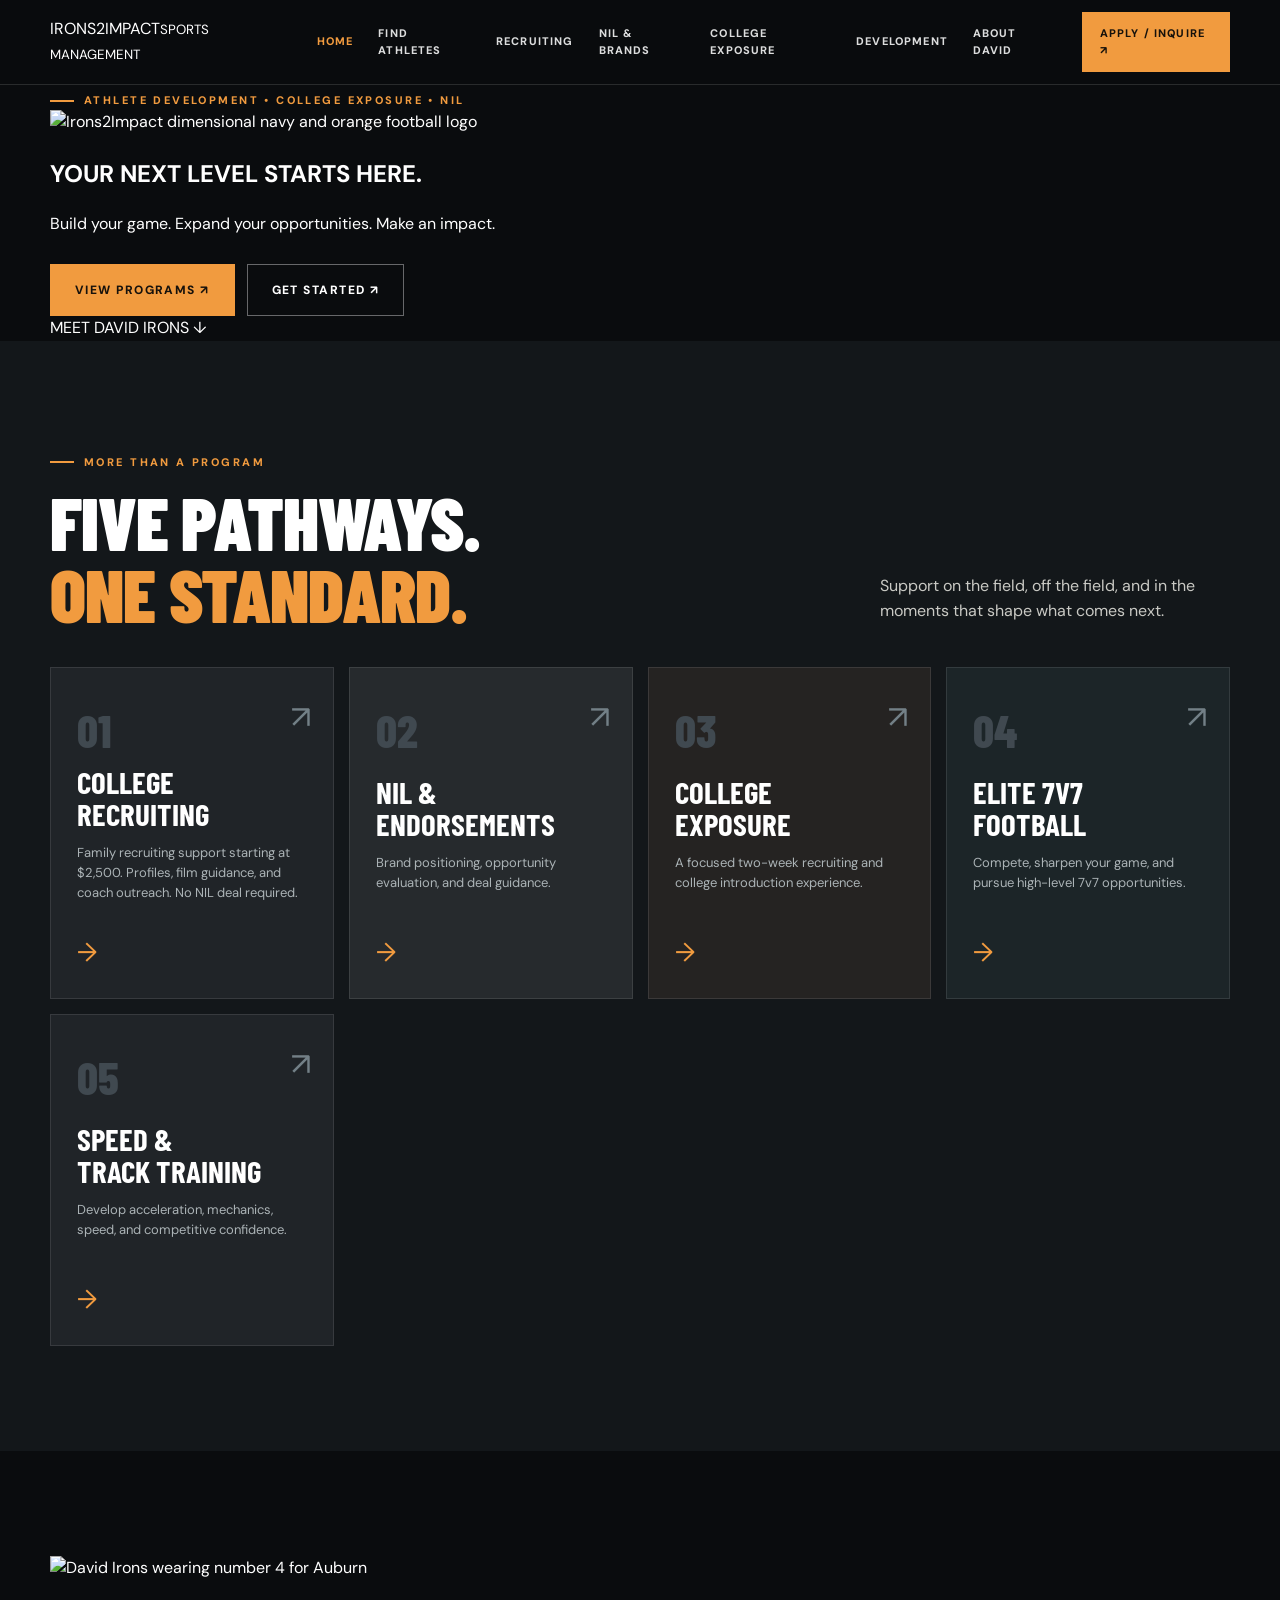
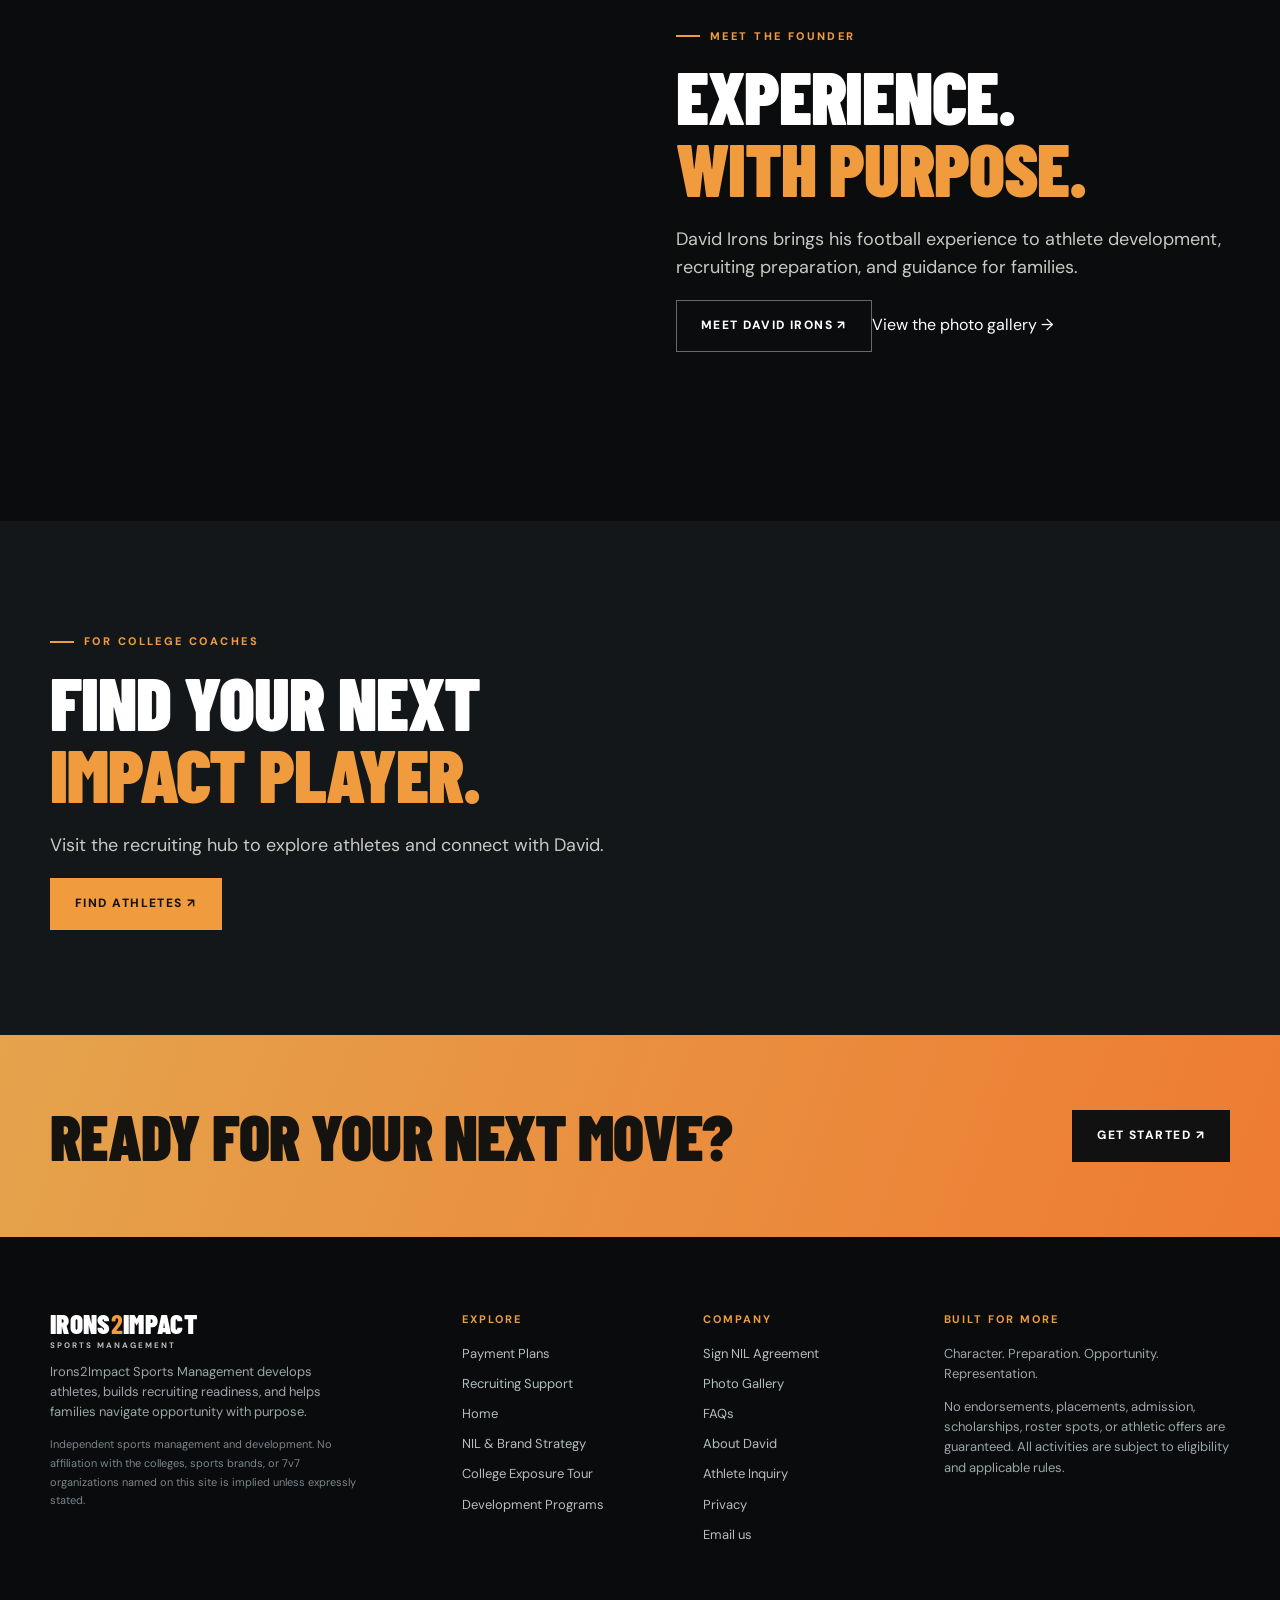
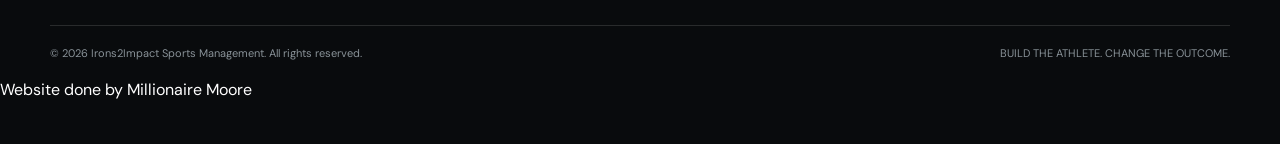
==== commit 29f80b48: "Add files via upload" ====
--- a/index.html
+++ b/index.html
@@ -1,9 +1 @@
-<!doctype html><html lang="en"><head><meta charset="utf-8"><meta name="viewport" content="width=device-width, initial-scale=1"><meta name="theme-color" content="#0a0c0e"><meta name="description" content="Irons2Impact Sports Management helps athletes explore NIL endorsements, a two-week college exposure tour, competitive 7v7 football, and speed training."><meta property="og:type" content="website"><meta property="og:title" content="Athlete Development, NIL &amp; College Exposure"><meta property="og:description" content="Irons2Impact Sports Management helps athletes explore NIL endorsements, a two-week college exposure tour, competitive 7v7 football, and speed training."><meta property="og:image" content="assets/images/athlete-portrait.webp"><title>Athlete Development, NIL &amp; College Exposure | Irons2Impact Sports Management</title><link rel="icon" type="image/svg+xml" href="assets/favicon.svg"><link rel="stylesheet" href="assets/css/styles.css"></head><body><a class="skip-link" href="#main">Skip to content</a><header class="site-header"><div class="container header-inner"><a class="brand" href="index.html" aria-label="Irons2Impact Sports Management home"><svg class="brand-icon" viewBox="0 0 64 64" aria-hidden="true" xmlns="http://www.w3.org/2000/svg"><path d="M9 7H22L35 30V7H47L57 25L49 41L35 17V57H23L9 33V7Z" fill="none" stroke="#f19b3f" stroke-width="5.4" stroke-linejoin="miter"/><path d="M15 48 21 57M46 50 55 57" stroke="#f19b3f" stroke-width="5"/></svg><span class="brand-text">IRONS<b>2</b>IMPACT<small>SPORTS MANAGEMENT</small></span></a><button class="menu-button" aria-label="Open navigation" aria-expanded="false" aria-controls="primary-nav" data-menu-button><svg viewBox="0 0 24 24" fill="none" stroke="currentColor" stroke-width="2" aria-hidden="true"><path d="M3 6h18M3 12h18M3 18h18"/></svg></button><nav class="nav-links" id="primary-nav" aria-label="Main navigation" data-menu><a href="index.html" aria-current="page">Home</a><a href="nil.html">NIL & Brands</a><a href="tour.html">College Tour</a><a href="development.html">Development</a><a href="about.html">Our Approach</a><a href="apply.html" class="nav-apply">Apply / Inquire ↗</a></nav></div></header><main id="main"><section class="hero dark-texture"><div class="container hero-grid"><div class="hero-copy"><span class="eyebrow">THE NEXT LEVEL IS EARNED</span><h1 class="display">BUILD THE<br>ATHLETE.<br><span class="accent">CHANGE THE</span><br><span class="stroke">OUTCOME.</span></h1><p>Elite sports management meets real athlete development. From brand opportunities and college exposure to football and track performance, we prepare athletes to make their next move count.</p><div class="actions"><a href="apply.html" class="btn btn-primary">Join the movement <span class="arrow">↗</span></a><a href="#pathways" class="btn btn-outline">Explore our programs <span class="arrow">↓</span></a></div><div class="hero-micro"><span>Player-first guidance</span><span>College exposure</span><span>Real development</span></div></div><div class="hero-photo-layout" aria-label="Athletes competing in football"><div class="photo-frame hero-photo-side"><img src="assets/images/football-action.webp" alt="Defensive football action during a game" loading="eager"></div><div class="photo-frame hero-photo-main"><img src="assets/images/auburn-football.webp" alt="Auburn football ball carrier running during a game" style="object-position:45% center" loading="eager"></div><div class="photo-frame hero-photo-bottom"><img src="assets/images/football-tackle.webp" alt="Football players making an athletic tackle" loading="eager"></div><div class="hero-impact-seal"><div>IRON<br><span>TO</span><br>IMPACT</div></div></div></div></section>
-<section class="metrics" aria-label="Program highlights"><div class="container metric-grid"><div class="metric"><strong>30+</strong><span>College exposure target</span><small>Across the planned tour experience</small></div><div class="metric"><strong>14</strong><span>Days of opportunity</span><small>Two-week college tour format</small></div><div class="metric"><strong>D1 / D2</strong><span>Recruiting pathways</span><small>Helping families navigate every level</small></div></div></section>
-<section class="section section--mid" id="pathways"><div class="container"><div class="section-head fade-up"><div><span class="eyebrow">MORE THAN A PROGRAM</span><h2 class="section-title">FOUR PATHWAYS.<br><span class="accent">ONE STANDARD.</span></h2></div><p>Support on the field, off the field, and in the moments that shape what comes next.</p></div><div class="cards"><a href="nil.html" class="service-card fade-up"><span class="service-count">01</span><span class="service-icon">↗</span><h3>NIL &amp;<br>ENDORSEMENTS</h3><p>Brand positioning, opportunity evaluation, and deal guidance.</p><span class="service-arrow" aria-hidden="true">→</span></a><a href="tour.html" class="service-card fade-up"><span class="service-count">02</span><span class="service-icon">↗</span><h3>COLLEGE<br>EXPOSURE</h3><p>A focused two-week recruiting and college introduction experience.</p><span class="service-arrow" aria-hidden="true">→</span></a><a href="development.html#football" class="service-card fade-up"><span class="service-count">03</span><span class="service-icon">↗</span><h3>ELITE 7V7<br>FOOTBALL</h3><p>Compete, sharpen your game, and pursue high-level 7v7 opportunities.</p><span class="service-arrow" aria-hidden="true">→</span></a><a href="development.html#speed" class="service-card fade-up"><span class="service-count">04</span><span class="service-icon">↗</span><h3>SPEED &amp;<br>TRACK TRAINING</h3><p>Develop acceleration, mechanics, speed, and competitive confidence.</p><span class="service-arrow" aria-hidden="true">→</span></a></div></div></section>
-<section class="section section--light"><div class="container split"><div class="visual fade-up"><img src="assets/images/athlete-portrait.webp" alt="Focused football athlete prepared for competition" loading="lazy"><span class="angle-accent" aria-hidden="true"></span><div class="visual-note">YOUR NAME.<br>YOUR VALUE.</div></div><div class="fade-up"><span class="eyebrow">NIL &amp; BRAND OPPORTUNITIES</span><h2 class="section-title">THE GAME IS BIGGER<br>THAN GAME DAY.</h2><p class="section-lead">Great play can open doors. Knowing how to navigate those doors matters just as much. We help athletes understand their value, evaluate opportunities, and prepare for conversations with potential brand partners.</p><ul class="check-list"><li>Build a clear athlete identity and marketable story</li><li>Prepare for sponsor outreach and endorsement discussions</li><li>Understand deliverables, expectations, and deal terms</li><li>Make informed decisions with athlete-first guidance</li></ul><p class="kicker" style="color:#595959">Examples of brands athletes may aspire to work with</p><div class="brand-names"><span>NIKE</span><span>adidas</span><span>UNDER ARMOUR</span><span>&amp; MORE</span></div><p class="disclaimer">Brand names are examples, not claims of a partnership, endorsement, or guaranteed deal.</p><a href="nil.html" class="btn btn-dark" style="margin-top:14px">Learn about NIL guidance <span class="arrow">↗</span></a></div></div></section>
-<section class="section section--mid"><div class="container split"><div class="fade-up"><span class="eyebrow">THE COLLEGE EXPOSURE EXPERIENCE</span><h2 class="section-title">TWO WEEKS.<br><span class="accent">COUNTLESS NEXT STEPS.</span></h2><p class="section-lead">Our proposed 14-day exposure experience is designed to introduce athletes to 30+ college programs and help families better understand recruiting at the Division I, Division II, and other collegiate levels.</p><div class="opportunities"><div class="opportunity"><span>Planned reach</span><strong>30+ colleges</strong></div><div class="opportunity"><span>Format</span><strong>2-week tour</strong></div><div class="opportunity"><span>Recruiting</span><strong>D1 &amp; D2</strong></div><div class="opportunity"><span>Purpose</span><strong>Real exposure</strong></div></div><p class="overline-block">Schools identified in past participant offer stories include Georgia, Kentucky, Mississippi State, and Kansas. These are program-reported examples, not confirmed partner institutions or promises of offers.</p><a href="tour.html" class="btn btn-primary">See the tour experience <span class="arrow">↗</span></a></div><div class="visual fade-up"><img src="assets/images/football-action.webp" style="object-position:center 32%" alt="Football athlete in live on-field competition" loading="lazy"><span class="angle-accent" aria-hidden="true"></span><div class="visual-note">GET SEEN.<br>BE READY.</div></div></div></section>
-<section class="section"><div class="container"><span class="eyebrow">ATHLETES ARE BUILT, NOT DISCOVERED</span><h2 class="section-title">PUT IN THE WORK.<br><span class="accent">EARN THE MOMENT.</span></h2><div class="feature-grid"><a href="development.html#football" class="feature fade-up"><img src="assets/images/football-tackle.webp" alt="High-intensity football competition" loading="lazy"><div class="feature-content"><span class="eyebrow">FOOTBALL DEVELOPMENT</span><h3>UNDERDOG<br>MENTALITY 7V7</h3><p>Explore a competitive 7v7 opportunity with Underdog Mentality, subject to evaluation and roster availability.</p><span class="text-link">Learn more <span>↗</span></span></div></a><a href="development.html#speed" class="feature fade-up"><img src="assets/images/football-action.webp" alt="Athletic movement and fast defensive action" loading="lazy"><div class="feature-content"><span class="eyebrow">TRACK &amp; PERFORMANCE</span><h3>SPEED CHANGES<br>THE GAME.</h3><p>Explosive speed training informed by coaching experience at both the high school and middle school levels.</p><span class="text-link">Learn more <span>↗</span></span></div></a></div></div></section>
-<section class="section section--mid"><div class="container"><div class="quote-panel fade-up"><span class="eyebrow">THE IRONS2IMPACT DIFFERENCE</span><blockquote>GUIDANCE FROM PEOPLE WHO KNOW THE GAME. DEVELOPMENT THAT GOES BEYOND THE GAME.</blockquote><p class="quote-label">Experience • Preparation • Athlete advocacy</p></div></div></section>
-<section class="section"><div class="container"><span class="eyebrow">OUR METHOD</span><h2 class="section-title">THE ROAD TO <span class="accent">IMPACT.</span></h2><div class="steps"><div class="step fade-up"><div class="step-num">01</div><h3>DISCOVER</h3><p>Get to know the athlete, their goals, experience, family priorities, and recruiting position.</p></div><div class="step fade-up"><div class="step-num">02</div><h3>DEVELOP</h3><p>Sharpen performance habits, presentation, visibility, and readiness for the next level.</p></div><div class="step fade-up"><div class="step-num">03</div><h3>EXPOSE</h3><p>Identify relevant competitive, college, and brand opportunities worth pursuing.</p></div><div class="step fade-up"><div class="step-num">04</div><h3>ADVOCATE</h3><p>Help athletes and families understand options, terms, expectations, and decisions.</p></div></div></div></section>
-<section class="section section--mid"><div class="container"><div class="faq"><span class="eyebrow">GOOD QUESTIONS. CLEAR ANSWERS.</span><h2 class="section-title">KNOW BEFORE<br>YOU GO.</h2><details><summary>Does joining guarantee a college scholarship or offer?</summary><p>No. Irons2Impact is designed to improve preparation, information, and access to potential opportunities. Recruiting, admissions, scholarship decisions, and team offers are made by colleges and cannot be guaranteed.</p></details><details><summary>Do you guarantee Nike, adidas, or Under Armour deals?</summary><p>No. Those brands are examples of companies that athletes might aspire to work with. We offer brand positioning and opportunity guidance, not guaranteed sponsorships or a claim of brand affiliation.</p></details><details><summary>Is the 30+ college tour the same as 30 campus visits?</summary><p>No. The goal is exposure to 30 or more college programs over a two-week experience, which may include introductions, conversations, events, and visits where confirmed. A detailed itinerary and participation terms should be provided before enrollment.</p></details><details><summary>Can an athlete participate in only one program?</summary><p>Yes, you can inquire about NIL guidance, the tour, 7v7, speed training, or a combination. Final enrollment options and availability are confirmed directly by the team.</p></details><details><summary>Can younger athletes participate?</summary><p>Families are welcome to inquire. Eligibility, training suitability, NIL rules, and guardian approval depend on the athlete's age and the particular activity.</p></details></div></div></section></main><section class="cta-band"><div class="container cta-inner"><div><div class="kicker">YOUR NEXT CHAPTER STARTS HERE</div><h2 class="section-title">YOUR WORK. YOUR MOMENT. YOUR IMPACT.</h2><p>Get details about athlete development, brand guidance, and the college exposure experience.</p></div><a href="apply.html" class="btn btn-dark">Start an inquiry <span class="arrow">↗</span></a></div></section><footer class="site-footer"><div class="container"><div class="footer-grid"><div><a class="brand" href="index.html" aria-label="Irons2Impact Sports Management home"><svg class="brand-icon" viewBox="0 0 64 64" aria-hidden="true" xmlns="http://www.w3.org/2000/svg"><path d="M9 7H22L35 30V7H47L57 25L49 41L35 17V57H23L9 33V7Z" fill="none" stroke="#f19b3f" stroke-width="5.4" stroke-linejoin="miter"/><path d="M15 48 21 57M46 50 55 57" stroke="#f19b3f" stroke-width="5"/></svg><span class="brand-text">IRONS<b>2</b>IMPACT<small>SPORTS MANAGEMENT</small></span></a><p>Irons2Impact Sports Management develops athletes, builds recruiting readiness, and helps families navigate opportunity with purpose.</p><div class="footer-note">Independent sports management and development. No affiliation with the colleges, sports brands, or 7v7 organizations named on this site is implied unless expressly stated.</div></div><div><h4>Explore</h4><a href="index.html">Home</a><a href="nil.html">NIL & Brand Strategy</a><a href="tour.html">College Exposure Tour</a><a href="development.html">Development Programs</a></div><div><h4>Company</h4><a href="about.html">Our Approach</a><a href="apply.html">Athlete Inquiry</a><a href="privacy.html">Privacy</a><a href="mailto:" data-contact-address hidden>Email us</a></div><div><h4>Built for more</h4><p>Character. Preparation. Opportunity. Representation.</p><p>No endorsements, placements, admission, scholarships, roster spots, or athletic offers are guaranteed. All activities are subject to eligibility and applicable rules.</p></div></div><div class="footer-bottom"><span>© <span data-year>2026</span> Irons2Impact Sports Management. All rights reserved.</span><span>BUILD THE ATHLETE. CHANGE THE OUTCOME.</span></div></div></footer><script src="assets/js/config.js"></script><script src="assets/js/main.js" defer></script></body></html>+<!doctype html><html lang="en"><head><meta charset="utf-8"><meta name="viewport" content="width=device-width, initial-scale=1"><meta name="theme-color" content="#061327"><meta name="description" content="Irons2Impact Sports Management helps athletes explore NIL endorsements, a two-week college exposure tour, competitive 7v7 football, and speed training."><meta property="og:type" content="website"><meta property="og:title" content="Athlete Development, NIL &amp; College Exposure"><meta property="og:description" content="Irons2Impact Sports Management helps athletes explore NIL endorsements, a two-week college exposure tour, competitive 7v7 football, and speed training."><meta property="og:image" content="assets/images/athlete-portrait.webp"><title>Athlete Development, NIL &amp; College Exposure | Irons2Impact Sports Management</title><link rel="icon" type="image/svg+xml" href="assets/favicon.svg"><link rel="stylesheet" href="assets/css/styles.css"></head><body><a class="skip-link" href="#main">Skip to content</a><header class="site-header"><div class="container header-inner"><a class="header-wordmark" href="index.html" aria-label="Irons2Impact home">IRONS<span>2</span>IMPACT<small>SPORTS MANAGEMENT</small></a><button class="menu-button" aria-label="Open navigation" aria-expanded="false" aria-controls="primary-nav" data-menu-button><svg viewBox="0 0 24 24" fill="none" stroke="currentColor" stroke-width="2" aria-hidden="true"><path d="M3 6h18M3 12h18M3 18h18"/></svg></button><nav class="nav-links" id="primary-nav" aria-label="Main navigation" data-menu><a href="index.html" aria-current="page">Home</a><a href="athletes.html">Find Athletes</a><a href="recruiting.html">Recruiting</a><a href="nil.html">NIL & Brands</a><a href="tour.html">College Exposure</a><a href="development.html">Development</a><a href="about.html">About David</a><a href="apply.html" class="nav-apply">Apply / Inquire ↗</a></nav></div></header><main id="main"><section class="impact-hero"><div class="container"><span class="eyebrow">ATHLETE DEVELOPMENT • COLLEGE EXPOSURE • NIL</span><img class="impact-logo" src="assets/images/irons-3d.png" alt="Irons2Impact dimensional navy and orange football logo" fetchpriority="high"><h1>YOUR NEXT LEVEL <span>STARTS HERE.</span></h1><p>Build your game. Expand your opportunities. Make an impact.</p><div class="actions"><a href="#pathways" class="btn btn-primary">View Programs ↗</a><a href="apply.html" class="btn btn-outline">Get Started ↗</a></div><a class="meet-link" href="about.html">MEET DAVID IRONS ↓</a></div></section><section class="section section--mid" id="pathways"><div class="container"><div class="section-head fade-up"><div><span class="eyebrow">MORE THAN A PROGRAM</span><h2 class="section-title">FIVE PATHWAYS.<br><span class="accent">ONE STANDARD.</span></h2></div><p>Support on the field, off the field, and in the moments that shape what comes next.</p></div><div class="cards"><a href="recruiting.html" class="service-card fade-up"><span class="service-count">01</span><span class="service-icon">↗</span><h3>COLLEGE<br>RECRUITING</h3><p>Family recruiting support starting at $2,500. Profiles, film guidance, and coach outreach. No NIL deal required.</p><span class="service-arrow" aria-hidden="true">→</span></a><a href="nil.html" class="service-card fade-up"><span class="service-count">02</span><span class="service-icon">↗</span><h3>NIL &amp;<br>ENDORSEMENTS</h3><p>Brand positioning, opportunity evaluation, and deal guidance.</p><span class="service-arrow" aria-hidden="true">→</span></a><a href="tour.html" class="service-card fade-up"><span class="service-count">03</span><span class="service-icon">↗</span><h3>COLLEGE<br>EXPOSURE</h3><p>A focused two-week recruiting and college introduction experience.</p><span class="service-arrow" aria-hidden="true">→</span></a><a href="development.html#football" class="service-card fade-up"><span class="service-count">04</span><span class="service-icon">↗</span><h3>ELITE 7V7<br>FOOTBALL</h3><p>Compete, sharpen your game, and pursue high-level 7v7 opportunities.</p><span class="service-arrow" aria-hidden="true">→</span></a><a href="development.html#speed" class="service-card fade-up"><span class="service-count">05</span><span class="service-icon">↗</span><h3>SPEED &amp;<br>TRACK TRAINING</h3><p>Develop acceleration, mechanics, speed, and competitive confidence.</p><span class="service-arrow" aria-hidden="true">→</span></a></div></div></section><section class="section home-founder"><div class="container split"><div class="visual"><img src="assets/images/david-irons-auburn.png" alt="David Irons wearing number 4 for Auburn" loading="lazy" style="object-position:top"></div><div><span class="eyebrow">MEET THE FOUNDER</span><h2 class="section-title">EXPERIENCE.<br><span class="accent">WITH PURPOSE.</span></h2><p class="section-lead">David Irons brings his football experience to athlete development, recruiting preparation, and guidance for families.</p><a class="btn btn-outline" href="about.html">Meet David Irons ↗</a><a class="home-gallery-link" href="gallery.html">View the photo gallery →</a></div></div></section><section class="section section--mid"><div class="container home-recruit"><div><span class="eyebrow">FOR COLLEGE COACHES</span><h2 class="section-title">FIND YOUR NEXT<br><span class="accent">IMPACT PLAYER.</span></h2><p class="section-lead">Visit the recruiting hub to explore athletes and connect with David.</p></div><a class="btn btn-primary" href="athletes.html">Find Athletes ↗</a></div></section></main><section class="cta-band"><div class="container cta-inner"><h2 class="section-title">READY FOR YOUR NEXT MOVE?</h2><a class="btn btn-dark" href="apply.html">Get Started ↗</a></div></section><footer class="site-footer"><div class="container"><div class="footer-grid"><div><a class="brand" href="index.html" aria-label="Irons2Impact Sports Management home"><span class="brand-text">IRONS<b>2</b>IMPACT<small>SPORTS MANAGEMENT</small></span></a><p>Irons2Impact Sports Management develops athletes, builds recruiting readiness, and helps families navigate opportunity with purpose.</p><div class="footer-note">Independent sports management and development. No affiliation with the colleges, sports brands, or 7v7 organizations named on this site is implied unless expressly stated.</div></div><div><h4>Explore</h4><a href="payments.html">Payment Plans</a><a href="recruiting.html">Recruiting Support</a><a href="index.html">Home</a><a href="nil.html">NIL & Brand Strategy</a><a href="tour.html">College Exposure Tour</a><a href="development.html">Development Programs</a></div><div><h4>Company</h4><a href="nil-agreement.html">Sign NIL Agreement</a><a href="gallery.html">Photo Gallery</a><a href="faq.html">FAQs</a><a href="about.html">About David</a><a href="apply.html">Athlete Inquiry</a><a href="privacy.html">Privacy</a><a href="mailto:davidirons850@gmail.com" data-contact-address>Email us</a></div><div><h4>Built for more</h4><p>Character. Preparation. Opportunity. Representation.</p><p>No endorsements, placements, admission, scholarships, roster spots, or athletic offers are guaranteed. All activities are subject to eligibility and applicable rules.</p></div></div><div class="footer-bottom"><span>© <span data-year>2026</span> Irons2Impact Sports Management. All rights reserved.</span><span>BUILD THE ATHLETE. CHANGE THE OUTCOME.</span></div></div><p class="designer-credit">Website done by Millionaire Moore</p></footer><script src="assets/js/config.js"></script><script src="assets/js/main.js" defer></script></body></html>
